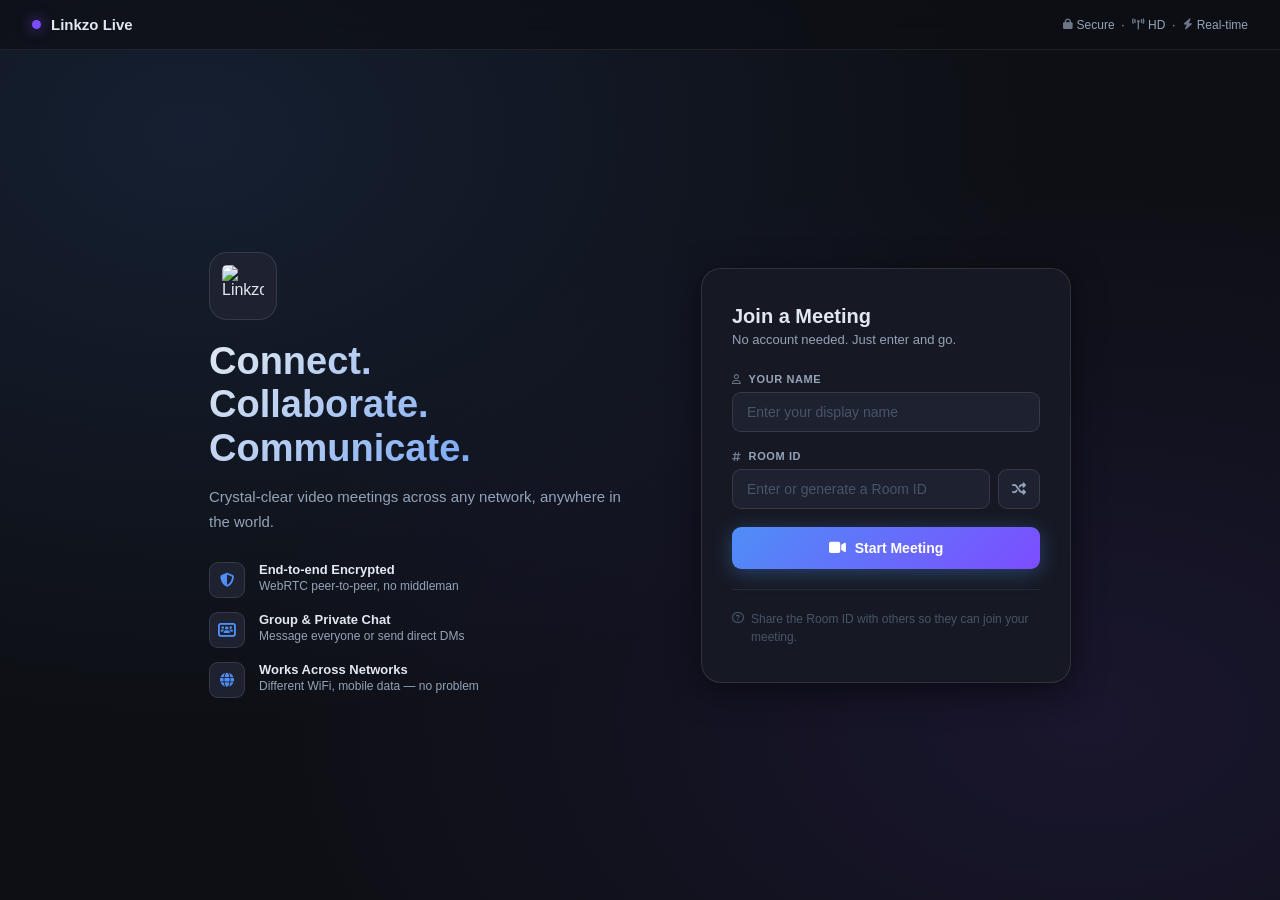
==== public/index.html @ 71570bcc "update v2" ====
<!DOCTYPE html>
<html lang="en">
<head>
  <meta charset="UTF-8">
  <meta name="viewport" content="width=device-width, initial-scale=1.0">
  <title>Linkzo Live</title>
  <link rel="stylesheet" href="style.css">
  <link rel="stylesheet" href="https://cdnjs.cloudflare.com/ajax/libs/font-awesome/6.5.0/css/all.min.css">
</head>
<body class="join-body">

  <nav class="join-nav">
    <div class="nav-brand">
      <span class="nav-dot"></span>
      <span class="nav-name">Linkzo Live</span>
    </div>
    <div class="nav-badge">
      <i class="fa-solid fa-lock"></i> Secure &nbsp;·&nbsp;
      <i class="fa-solid fa-tower-broadcast"></i> HD &nbsp;·&nbsp;
      <i class="fa-solid fa-bolt"></i> Real-time
    </div>
  </nav>

  <div class="join-layout">

    <!-- LEFT -->
    <div class="join-hero">
      <img src="linkzo-logo.png" class="hero-logo" alt="Linkzo">
      <h1 class="hero-title">Connect.<br>Collaborate.<br>Communicate.</h1>
      <p class="hero-sub">Crystal-clear video meetings across any network, anywhere in the world.</p>

      <div class="hero-features">
        <div class="hf-item">
          <span class="hf-icon"><i class="fa-solid fa-shield-halved"></i></span>
          <div>
            <div class="hf-title">End-to-end Encrypted</div>
            <div class="hf-desc">WebRTC peer-to-peer, no middleman</div>
          </div>
        </div>
        <div class="hf-item">
          <span class="hf-icon"><i class="fa-solid fa-users-rectangle"></i></span>
          <div>
            <div class="hf-title">Group &amp; Private Chat</div>
            <div class="hf-desc">Message everyone or send direct DMs</div>
          </div>
        </div>
        <div class="hf-item">
          <span class="hf-icon"><i class="fa-solid fa-globe"></i></span>
          <div>
            <div class="hf-title">Works Across Networks</div>
            <div class="hf-desc">Different WiFi, mobile data — no problem</div>
          </div>
        </div>
      </div>
    </div>

    <!-- RIGHT CARD -->
    <div class="join-card">
      <h2 class="card-heading">Join a Meeting</h2>
      <p class="card-sub">No account needed. Just enter and go.</p>

      <div class="field-group">
        <label class="field-label">
          <i class="fa-regular fa-user"></i> Your Name
        </label>
        <input class="field-input" type="text" id="username"
               placeholder="Enter your display name" autocomplete="name">
      </div>

      <div class="field-group">
        <label class="field-label">
          <i class="fa-solid fa-hashtag"></i> Room ID
        </label>
        <div class="room-row">
          <input class="field-input" type="text" id="roomId"
                 placeholder="Enter or generate a Room ID" autocomplete="off">
          <button class="gen-btn" onclick="generateRoom()" title="Generate random ID">
            <i class="fa-solid fa-shuffle"></i>
          </button>
        </div>
      </div>

      <button class="join-btn" onclick="joinRoom()">
        <i class="fa-solid fa-video"></i>
        Start Meeting
      </button>

      <div class="divider"></div>

      <p class="card-note">
        <i class="fa-regular fa-circle-question"></i>
        Share the Room ID with others so they can join your meeting.
      </p>
    </div>

  </div>

  <script>
    function joinRoom() {
      const name = document.getElementById("username").value.trim();
      const room = document.getElementById("roomId").value.trim();
      if (!name) { showError("username", "Please enter your name"); return; }
      if (!room) { showError("roomId",   "Please enter a Room ID");  return; }
      localStorage.setItem("username", name);
      window.location.href = "meeting.html?room=" + encodeURIComponent(room);
    }

    function generateRoom() {
      const chars = "ABCDEFGHJKLMNPQRSTUVWXYZ23456789";
      let id = "";
      for (let i = 0; i < 6; i++) id += chars[Math.floor(Math.random() * chars.length)];
      document.getElementById("roomId").value = id;
      document.getElementById("roomId").focus();
    }

    function showError(fieldId, msg) {
      const el = document.getElementById(fieldId);
      el.classList.add("input-error");
      el.placeholder = msg;
      el.focus();
      setTimeout(() => { el.classList.remove("input-error"); el.placeholder = fieldId === "username" ? "Enter your display name" : "Enter or generate a Room ID"; }, 2500);
    }

    document.addEventListener("DOMContentLoaded", () => {
      document.querySelectorAll(".field-input").forEach(el => {
        el.addEventListener("keydown", e => { if (e.key === "Enter") joinRoom(); });
        el.addEventListener("input",   e => { e.target.classList.remove("input-error"); });
      });
    });
  </script>
</body>
</html>
---- public/style.css ----
/* ═══════════════════════════════════════════════════
   Linkzo Live · style.css
   ═══════════════════════════════════════════════════ */

*, *::before, *::after { margin:0; padding:0; box-sizing:border-box; }

:root {
  --bg:          #0d0f14;
  --surface:     #161923;
  --surface2:    #1d2130;
  --surface3:    #252b3b;
  --border:      rgba(255,255,255,0.07);
  --border2:     rgba(255,255,255,0.11);
  --accent:      #4f8ef7;
  --accent-dim:  rgba(79,142,247,0.18);
  --purple:      #7c4dff;
  --green:       #22c55e;
  --green-dim:   rgba(34,197,94,0.2);
  --red:         #ef4444;
  --red-dim:     rgba(239,68,68,0.18);
  --amber:       #f59e0b;
  --text:        #e2e8f0;
  --text-2:      #94a3b8;
  --text-3:      #475569;
  --radius:      14px;
  --radius-sm:   9px;
  --radius-xs:   6px;
  --shadow:      0 8px 32px rgba(0,0,0,0.5);
  font-family: -apple-system, BlinkMacSystemFont, "Segoe UI", Roboto, "Inter", sans-serif;
  -webkit-font-smoothing: antialiased;
}

body { background:var(--bg); color:var(--text); min-height:100vh; }

/* ═══════════════════════════════════════════════════
   JOIN PAGE
   ═══════════════════════════════════════════════════ */

.join-body {
  display:flex; flex-direction:column; min-height:100vh;
  background:
    radial-gradient(ellipse at 15% 15%, rgba(79,142,247,0.13) 0%, transparent 55%),
    radial-gradient(ellipse at 85% 80%, rgba(124,77,255,0.11) 0%, transparent 55%),
    var(--bg);
}

/* Nav */
.join-nav {
  display:flex; justify-content:space-between; align-items:center;
  padding:16px 32px;
  background:rgba(13,15,20,0.7);
  backdrop-filter:blur(16px);
  border-bottom:1px solid var(--border);
  position:sticky; top:0; z-index:10;
}
.nav-brand { display:flex; align-items:center; gap:10px; font-weight:700; font-size:15px; }
.nav-dot {
  width:9px; height:9px; border-radius:50%; flex-shrink:0;
  background:var(--purple);
  box-shadow:0 0 14px rgba(124,77,255,0.8);
}
.nav-badge { font-size:12px; color:var(--text-2); display:flex; align-items:center; gap:4px; }
.nav-badge i { font-size:11px; opacity:0.7; }

/* Layout */
.join-layout {
  flex:1; display:flex; align-items:center; justify-content:center;
  gap:72px; padding:48px 32px; max-width:1000px; margin:0 auto; width:100%;
}

/* Hero */
.join-hero { flex:1; max-width:420px; }
.hero-logo {
  width:68px; height:68px; object-fit:contain;
  border-radius:18px; background:var(--surface2);
  padding:12px; margin-bottom:20px; display:block;
  border:1px solid var(--border2);
}
.hero-title {
  font-size:38px; font-weight:800; line-height:1.15;
  background:linear-gradient(135deg, var(--text) 0%, var(--accent) 100%);
  -webkit-background-clip:text; -webkit-text-fill-color:transparent; background-clip:text;
  margin-bottom:14px;
}
.hero-sub { font-size:15px; color:var(--text-2); line-height:1.65; margin-bottom:28px; }

.hero-features { display:flex; flex-direction:column; gap:14px; }
.hf-item { display:flex; align-items:flex-start; gap:14px; }
.hf-icon {
  width:36px; height:36px; border-radius:9px; flex-shrink:0;
  background:var(--surface2); border:1px solid var(--border2);
  display:flex; align-items:center; justify-content:center;
  font-size:14px; color:var(--accent);
}
.hf-title { font-size:13px; font-weight:600; margin-bottom:2px; }
.hf-desc  { font-size:12px; color:var(--text-2); }

/* Card */
.join-card {
  width:370px; background:var(--surface);
  border:1px solid var(--border2);
  border-radius:20px; padding:36px 30px;
  box-shadow:var(--shadow);
}
.card-heading { font-size:20px; font-weight:700; margin-bottom:4px; }
.card-sub     { font-size:13px; color:var(--text-2); margin-bottom:26px; }

.field-group { margin-bottom:18px; }
.field-label {
  display:flex; align-items:center; gap:7px;
  font-size:11px; font-weight:700; color:var(--text-2);
  text-transform:uppercase; letter-spacing:0.6px; margin-bottom:7px;
}
.field-label i { font-size:10px; opacity:0.7; }

.field-input {
  width:100%; padding:11px 14px; border-radius:var(--radius-sm);
  border:1px solid var(--border2); background:var(--surface2);
  color:var(--text); font-size:14px; outline:none;
  transition:border-color 0.2s, box-shadow 0.2s;
}
.field-input::placeholder { color:var(--text-3); }
.field-input:focus {
  border-color:var(--accent);
  box-shadow:0 0 0 3px rgba(79,142,247,0.2);
}
.field-input.input-error {
  border-color:var(--red);
  box-shadow:0 0 0 3px rgba(239,68,68,0.2);
}

.room-row { display:flex; gap:8px; }
.room-row .field-input { flex:1; }
.gen-btn {
  width:42px; border-radius:var(--radius-sm);
  border:1px solid var(--border2); background:var(--surface2);
  color:var(--text-2); cursor:pointer; font-size:14px;
  transition:color 0.2s, border-color 0.2s, background 0.2s;
  display:flex; align-items:center; justify-content:center;
}
.gen-btn:hover { color:var(--accent); border-color:var(--accent); background:var(--accent-dim); }

.join-btn {
  width:100%; padding:13px; border-radius:var(--radius-sm);
  border:none; cursor:pointer; font-size:14px; font-weight:700;
  color:#fff; background:linear-gradient(135deg, var(--accent), var(--purple));
  display:flex; align-items:center; justify-content:center; gap:9px;
  transition:opacity 0.2s, transform 0.15s; margin-top:6px;
  box-shadow:0 4px 20px rgba(79,142,247,0.35);
}
.join-btn:hover  { opacity:0.88; transform:translateY(-1px); }
.join-btn:active { transform:translateY(0); opacity:1; }
.join-btn i { font-size:15px; }

.divider { height:1px; background:var(--border); margin:20px 0; }

.card-note {
  font-size:12px; color:var(--text-3);
  display:flex; align-items:flex-start; gap:7px; line-height:1.5;
}
.card-note i { margin-top:2px; flex-shrink:0; }

@media(max-width:720px) {
  .join-layout { flex-direction:column; gap:32px; padding:24px 16px; }
  .join-hero { max-width:100%; text-align:center; }
  .hero-logo { margin:0 auto 16px; }
  .hero-features { display:none; }
  .join-card { width:100%; }
}

/* ═══════════════════════════════════════════════════
   MEETING PAGE SHELL
   ═══════════════════════════════════════════════════ */

.meeting-body {
  height:100vh; overflow:hidden;
  display:flex; flex-direction:column;
  background:var(--bg);
}

/* Top Bar */

/* ===== LINKZO HEADER ===== */

.top-bar {
    display: flex;
    justify-content: space-between;
    align-items: center;

    padding: 12px 18px;

    background: rgba(255,255,255,0.65);
    backdrop-filter: blur(16px);
    -webkit-backdrop-filter: blur(16px);

    border-bottom: 1px solid rgba(0,0,0,0.06);

    box-shadow: 0 2px 10px rgba(0,0,0,0.04);

    gap: 10px;
}

/* ===== HEADER BRAND FIX ===== */

.brand {
    display: flex;
    align-items: center;
    gap: 10px;
}

.header-logo {
    height: 28px;   /* control header height */
    width: auto;
    object-fit: contain;
    display: block;
}

/* app title */
.app-title {
    font-size: 20px;
    font-weight: 800;
    letter-spacing: 0.3px;

    background: linear-gradient(90deg, #1e88e5, #00c853);
background-clip: text;
-webkit-background-clip: text;
color: transparent;
-webkit-text-fill-color: transparent;
}
.status-dot.active { background:var(--green); box-shadow:0 0 8px rgba(34,197,94,0.6); }
.call-timer {
  font-size:13px; font-weight:600;
  font-variant-numeric:tabular-nums;
  color:var(--text);
  min-width:42px;
}

.tb-participants {
  display:flex; align-items:center; gap:6px;
  font-size:12px; color:var(--text-2);
  background:var(--surface2); border:1px solid var(--border);
  padding:5px 12px; border-radius:20px;
}
.tb-participants i { font-size:11px; }

.tb-btn {
  width:32px; height:32px; border-radius:var(--radius-xs);
  border:1px solid var(--border); background:var(--surface2);
  color:var(--text-2); cursor:pointer; font-size:13px;
  display:flex; align-items:center; justify-content:center;
  transition:color 0.2s, border-color 0.2s;
}
.tb-btn:hover { color:var(--text); border-color:var(--border2); }

/* ── Main layout ───────────────────────────────────── */
.meeting-layout {
  flex:1; display:flex; overflow:hidden; min-height:0;
}

/* ── Video column ──────────────────────────────────── */
.video-col {
  flex:1; display:flex; flex-direction:column;
  padding:14px; gap:10px; overflow:hidden; min-width:0;
}

/* Main video */
.main-video-wrap {
  flex:1; position:relative; min-height:0;
  background:#000; border-radius:var(--radius); overflow:hidden;
}
.main-video-wrap video {
  width:100%; height:100%; object-fit:cover; display:block;
}
.main-video-wrap video.mirror { transform:scaleX(-1); }

.main-video-overlay {
  position:absolute; inset:0; pointer-events:none;
  display:flex; flex-direction:column; justify-content:space-between;
  padding:12px;
}
.main-label {
  align-self:flex-start;
  font-size:13px; font-weight:600; color:#fff;
  background:rgba(0,0,0,0.5); backdrop-filter:blur(6px);
  padding:4px 12px; border-radius:20px;
  pointer-events:none;
}
.main-actions {
  align-self:flex-end; display:flex; gap:7px;
  opacity:0; transition:opacity 0.2s; pointer-events:all;
}
.main-video-wrap:hover .main-actions { opacity:1; }
.mv-btn {
  width:34px; height:34px; border-radius:8px;
  border:1px solid rgba(255,255,255,0.18);
  background:rgba(0,0,0,0.55); backdrop-filter:blur(6px);
  color:#fff; cursor:pointer; font-size:13px;
  display:flex; align-items:center; justify-content:center;
  transition:background 0.2s;
}
.mv-btn:hover { background:rgba(0,0,0,0.8); }

/* Thumbnail strip */
.thumb-strip {
  height:96px; flex-shrink:0;
  display:flex; gap:8px;
  overflow-x:auto; overflow-y:hidden;
  padding-bottom:2px;
}
.thumb-strip::-webkit-scrollbar { height:3px; }
.thumb-strip::-webkit-scrollbar-thumb { background:var(--surface3); border-radius:2px; }

.thumb-card {
  width:144px; min-width:144px; height:96px; flex-shrink:0;
  position:relative; border-radius:10px; overflow:hidden;
  background:#000; cursor:pointer;
  border:2px solid transparent;
  transition:border-color 0.2s, transform 0.15s;
}
.thumb-card:hover { transform:translateY(-2px); border-color:rgba(79,142,247,0.5); }
.thumb-card.spotlit { border-color:var(--accent); }
.thumb-card video { width:100%; height:100%; object-fit:cover; display:block; }
.thumb-card video.mirror { transform:scaleX(-1); }

.thumb-name {
  position:absolute; bottom:6px; left:8px;
  font-size:10px; font-weight:600; color:#fff;
  background:rgba(0,0,0,0.55); padding:2px 8px; border-radius:10px;
  max-width:calc(100% - 16px); overflow:hidden; text-overflow:ellipsis; white-space:nowrap;
  pointer-events:none;
}
.thumb-mute-icon {
  position:absolute; top:6px; right:6px;
  width:20px; height:20px; border-radius:50%;
  background:rgba(239,68,68,0.85); color:#fff;
  align-items:center; justify-content:center; font-size:9px;
  /* display set via JS */
}
.thumb-avatar {
  position:absolute; inset:0;
  background:var(--surface2);
  display:flex; align-items:center; justify-content:center;
  font-size:26px; font-weight:700; color:var(--accent);
}

/* ── Side panel ────────────────────────────────────── */
.side-panel {
  width:308px; flex-shrink:0;
  background:var(--surface);
  border-left:1px solid var(--border);
  display:flex; flex-direction:column;
  overflow:hidden;
  transition:width 0.25s ease;
}
.side-panel.panel-hidden { width:0; border:none; }

/* Tabs */
.panel-tabs {
  display:flex; border-bottom:1px solid var(--border); flex-shrink:0;
}
.tab-btn {
  flex:1; padding:12px 6px; border:none; background:transparent;
  color:var(--text-2); font-size:11px; font-weight:600;
  cursor:pointer; display:flex; flex-direction:column; align-items:center; gap:4px;
  transition:color 0.2s, background 0.2s;
  position:relative; border-bottom:2px solid transparent; margin-bottom:-1px;
}
.tab-btn i   { font-size:14px; }
.tab-btn span:nth-child(2) { font-size:10px; text-transform:uppercase; letter-spacing:0.5px; }
.tab-btn:hover { color:var(--text); background:var(--surface2); }
.tab-btn.active { color:var(--accent); border-bottom-color:var(--accent); }

.tab-badge {
  position:absolute; top:6px; right:8px;
  min-width:16px; height:16px; border-radius:8px;
  background:var(--red); color:#fff;
  font-size:9px; font-weight:700;
  display:flex; align-items:center; justify-content:center;
  padding:0 4px;
}

/* Tab content */
.tab-content { display:none; flex:1; flex-direction:column; overflow:hidden; min-height:0; }
.tab-content.active { display:flex; }

.pane-inner {
  flex:1; overflow-y:auto; padding:12px;
}
.pane-inner::-webkit-scrollbar { width:3px; }
.pane-inner::-webkit-scrollbar-thumb { background:var(--surface3); }

.pane-title {
  font-size:11px; font-weight:700; color:var(--text-2);
  text-transform:uppercase; letter-spacing:0.6px;
  padding:4px 0 10px;
  display:flex; justify-content:space-between; align-items:center;
}
.pane-count {
  background:var(--surface3); padding:2px 8px; border-radius:10px;
  font-size:11px; color:var(--text-2);
}

/* Participants list */
.participants-list { display:flex; flex-direction:column; gap:2px; }
.p-row {
  display:flex; align-items:center; gap:10px;
  padding:8px; border-radius:var(--radius-xs);
  transition:background 0.15s;
}
.p-row:hover { background:var(--surface2); }
.p-av {
  width:32px; height:32px; border-radius:50%; flex-shrink:0;
  display:flex; align-items:center; justify-content:center;
  font-size:11px; font-weight:700; color:#fff;
}
.p-info { flex:1; min-width:0; }
.p-name {
  font-size:13px; font-weight:500;
  overflow:hidden; text-overflow:ellipsis; white-space:nowrap;
}
.p-you-tag {
  font-size:10px; color:var(--text-3);
  background:var(--surface3); padding:1px 6px;
  border-radius:4px; display:inline-block; margin-top:2px;
}
.p-status { display:flex; align-items:center; gap:4px; flex-shrink:0; }
.p-icon {
  width:24px; height:24px; border-radius:5px;
  display:flex; align-items:center; justify-content:center;
  font-size:11px; color:var(--text-2);
  background:var(--surface3);
}
.p-icon.off { color:var(--red); background:var(--red-dim); }
.p-dm-btn {
  width:24px; height:24px; border-radius:5px; border:none;
  background:var(--surface3); color:var(--text-2); cursor:pointer;
  display:flex; align-items:center; justify-content:center; font-size:10px;
  transition:color 0.2s, background 0.2s;
}
.p-dm-btn:hover { color:var(--accent); background:var(--accent-dim); }

/* ── Chat shared ───────────────────────────────────── */
.messages-wrap {
  flex:1; display:flex; flex-direction:column; overflow:hidden; min-height:0;
}
.messages-area {
  flex:1; overflow-y:auto; padding:12px; display:flex; flex-direction:column; gap:6px;
}
.messages-area::-webkit-scrollbar { width:3px; }
.messages-area::-webkit-scrollbar-thumb { background:var(--surface3); border-radius:2px; }

.chat-date-banner {
  padding:8px 12px 4px; font-size:11px; color:var(--text-3);
  text-align:center; flex-shrink:0;
}

.time-separator {
  text-align:center; font-size:10px; color:var(--text-3);
  padding:8px 0; position:relative;
}
.time-separator::before {
  content:""; position:absolute; left:0; right:0; top:50%;
  height:1px; background:var(--border);
}
.time-separator { background:transparent; display:flex; align-items:center; gap:8px; }
.time-separator::before { flex:1; position:static; height:1px; }
.time-separator::after  { content:""; flex:1; height:1px; background:var(--border); }

/* Messages */
.msg-wrap {
  display:flex; gap:8px; max-width:100%;
}
.msg-wrap.msg-me   { flex-direction:row-reverse; }
.msg-wrap.msg-them { flex-direction:row; }

.msg-av {
  width:28px; height:28px; border-radius:50%; flex-shrink:0;
  display:flex; align-items:center; justify-content:center;
  font-size:10px; font-weight:700; color:#fff;
  margin-top:2px;
}

.msg-body { display:flex; flex-direction:column; gap:3px; max-width:calc(100% - 40px); }
.msg-me   .msg-body { align-items:flex-end; }
.msg-them .msg-body { align-items:flex-start; }

.msg-sender { font-size:10px; font-weight:600; color:var(--text-3); padding:0 4px; }

.msg-bubble {
  font-size:13px; line-height:1.5;
  padding:8px 12px; border-radius:14px;
  word-break:break-word; max-width:220px;
}
.msg-me   .msg-bubble {
  background:var(--accent); color:#fff; border-bottom-right-radius:4px;
}
.msg-them .msg-bubble {
  background:var(--surface3); color:var(--text); border-bottom-left-radius:4px;
}
.dm-bubble {}
.msg-me .dm-bubble { background:var(--purple); }

.msg-time { font-size:10px; color:var(--text-3); padding:0 4px; }

/* Chat composer */
.chat-composer {
  display:flex; gap:8px; padding:10px 12px;
  border-top:1px solid var(--border); flex-shrink:0;
}
.chat-input {
  flex:1; padding:9px 12px; border-radius:var(--radius-sm);
  border:1px solid var(--border2); background:var(--surface2);
  color:var(--text); font-size:13px; outline:none;
  transition:border-color 0.2s;
}
.chat-input::placeholder { color:var(--text-3); }
.chat-input:focus { border-color:var(--accent); }

.send-btn {
  width:36px; height:36px; border-radius:var(--radius-sm); border:none;
  background:var(--accent); color:#fff; cursor:pointer; font-size:13px;
  display:flex; align-items:center; justify-content:center;
  transition:opacity 0.2s, transform 0.15s; flex-shrink:0;
}
.send-btn:hover { opacity:0.85; transform:scale(1.05); }

/* DM list */
.dm-pane { display:flex; flex-direction:column; overflow-y:auto; }
.dm-user-list { display:flex; flex-direction:column; gap:2px; }
.dm-item {
  display:flex; align-items:center; gap:10px;
  padding:10px; border-radius:var(--radius-xs); cursor:pointer;
  transition:background 0.15s;
}
.dm-item:hover { background:var(--surface2); }
.dm-av {
  width:36px; height:36px; border-radius:50%; flex-shrink:0;
  display:flex; align-items:center; justify-content:center;
  font-size:13px; font-weight:700; color:#fff;
}
.dm-info { flex:1; min-width:0; }
.dm-name { font-size:13px; font-weight:500; }
.dm-hint { font-size:11px; color:var(--text-3); margin-top:1px; }
.dm-arrow { font-size:11px; color:var(--text-3); }
.dm-empty {
  text-align:center; padding:40px 20px; color:var(--text-3);
  display:flex; flex-direction:column; align-items:center; gap:10px;
}
.dm-empty i { font-size:28px; opacity:0.5; }
.dm-empty p { font-size:13px; }

/* DM conversation */
.dm-conversation {
  flex:1; display:flex; flex-direction:column; overflow:hidden; min-height:0;
}
.dm-conversation.hidden { display:none; }
.dm-conv-header {
  display:flex; align-items:center; gap:10px;
  padding:10px 12px; border-bottom:1px solid var(--border); flex-shrink:0;
}
.dm-back-btn {
  width:28px; height:28px; border-radius:6px; border:none;
  background:var(--surface2); color:var(--text-2); cursor:pointer; font-size:12px;
  display:flex; align-items:center; justify-content:center;
  transition:color 0.2s;
}
.dm-back-btn:hover { color:var(--text); }
.dm-conv-avatar {
  width:32px; height:32px; border-radius:50%;
  display:flex; align-items:center; justify-content:center;
  font-size:12px; font-weight:700; color:#fff;
}
.dm-conv-name { font-size:13px; font-weight:600; }

.dm-no-msgs {
  text-align:center; padding:32px 16px; color:var(--text-3);
  display:flex; flex-direction:column; align-items:center; gap:10px;
}
.dm-no-msgs i  { font-size:24px; opacity:0.4; }
.dm-no-msgs p  { font-size:12px; line-height:1.5; }

.hidden { display:none !important; }

/* ── Controls bar ──────────────────────────────────── */
.controls-bar {
  background:var(--surface); border-top:1px solid var(--border);
  padding:10px 20px; flex-shrink:0;
  display:flex; justify-content:center;
}
.controls-group {
  display:flex; align-items:center; gap:8px;
}
.ctrl-item {
  display:flex; flex-direction:column; align-items:center; gap:4px;
}
.ctrl-btn {
  width:48px; height:48px; border-radius:14px;
  border:1px solid var(--border2); background:var(--surface2);
  color:var(--text); cursor:pointer; font-size:17px;
  display:flex; align-items:center; justify-content:center;
  transition:background 0.15s, color 0.15s, border-color 0.15s, transform 0.1s;
  position:relative;
}
.ctrl-btn:hover { background:var(--surface3); transform:translateY(-2px); }
.ctrl-btn:active { transform:scale(0.95); }
.ctrl-btn.ctrl-off {
  background:var(--red-dim); border-color:rgba(239,68,68,0.4); color:var(--red);
}
.ctrl-label { font-size:10px; color:var(--text-3); font-weight:500; }

.call-duration {
    margin-left: 12px;

    display: flex;
    align-items: center;
    gap: 6px;

    font-size: 12px;
    font-weight: 600;

    color: #1f2937;
    background: #f1f5f9;

    padding: 6px 12px;
    border-radius: 20px;

    border: 1px solid #e5e7eb;
}

.call-duration::before {
    content: "";
    width: 6px;
    height: 6px;
    border-radius: 50%;
    background: #22c55e;
    box-shadow: 0 0 6px rgba(34,197,94,0.8);
}

.send-btn {
    width: 42px;
    height: 42px;
    border: none;
    border-radius: 10px;

    display: flex;
    align-items: center;
    justify-content: center;

    background: linear-gradient(90deg, #1e88e5, #00c853);
    color: white;
    cursor: pointer;

    transition: all 0.18s ease;
}

.send-btn:hover {
    transform: translateY(-1px);
    box-shadow: 0 6px 14px rgba(0,0,0,0.15);
}

.send-btn i {
    font-size: 14px;
}
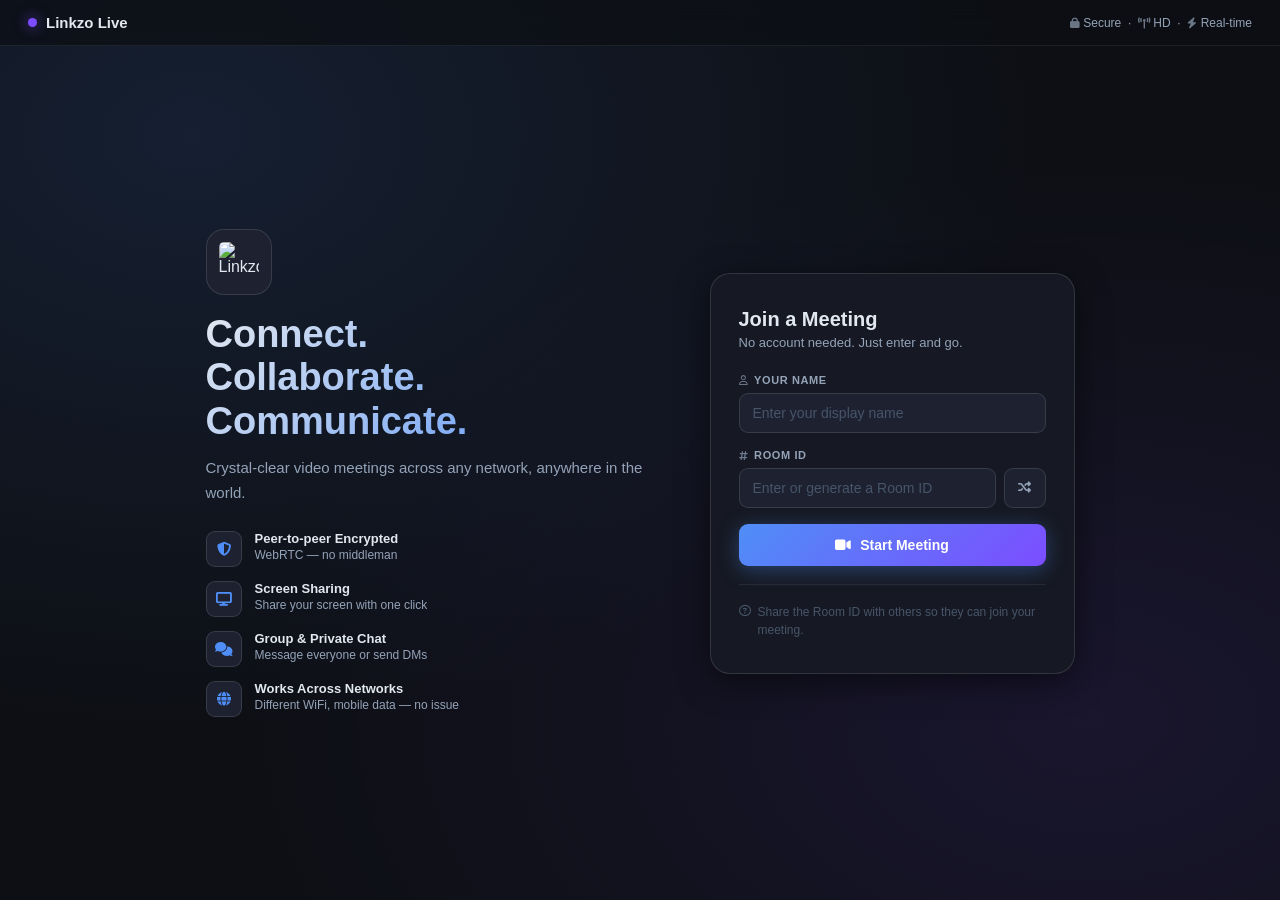
==== commit 1e5f78de: "initial deploy" ====
--- a/public/index.html
+++ b/public/index.html
@@ -8,123 +8,66 @@
   <link rel="stylesheet" href="https://cdnjs.cloudflare.com/ajax/libs/font-awesome/6.5.0/css/all.min.css">
 </head>
 <body class="join-body">
-
   <nav class="join-nav">
-    <div class="nav-brand">
-      <span class="nav-dot"></span>
-      <span class="nav-name">Linkzo Live</span>
-    </div>
-    <div class="nav-badge">
-      <i class="fa-solid fa-lock"></i> Secure &nbsp;·&nbsp;
-      <i class="fa-solid fa-tower-broadcast"></i> HD &nbsp;·&nbsp;
-      <i class="fa-solid fa-bolt"></i> Real-time
-    </div>
+    <div class="nav-brand"><span class="nav-dot"></span><span class="nav-name">Linkzo Live</span></div>
+    <div class="nav-badge"><i class="fa-solid fa-lock"></i> Secure &nbsp;·&nbsp; <i class="fa-solid fa-tower-broadcast"></i> HD &nbsp;·&nbsp; <i class="fa-solid fa-bolt"></i> Real-time</div>
   </nav>
-
   <div class="join-layout">
-
-    <!-- LEFT -->
     <div class="join-hero">
       <img src="linkzo-logo.png" class="hero-logo" alt="Linkzo">
       <h1 class="hero-title">Connect.<br>Collaborate.<br>Communicate.</h1>
       <p class="hero-sub">Crystal-clear video meetings across any network, anywhere in the world.</p>
-
       <div class="hero-features">
-        <div class="hf-item">
-          <span class="hf-icon"><i class="fa-solid fa-shield-halved"></i></span>
-          <div>
-            <div class="hf-title">End-to-end Encrypted</div>
-            <div class="hf-desc">WebRTC peer-to-peer, no middleman</div>
-          </div>
-        </div>
-        <div class="hf-item">
-          <span class="hf-icon"><i class="fa-solid fa-users-rectangle"></i></span>
-          <div>
-            <div class="hf-title">Group &amp; Private Chat</div>
-            <div class="hf-desc">Message everyone or send direct DMs</div>
-          </div>
-        </div>
-        <div class="hf-item">
-          <span class="hf-icon"><i class="fa-solid fa-globe"></i></span>
-          <div>
-            <div class="hf-title">Works Across Networks</div>
-            <div class="hf-desc">Different WiFi, mobile data — no problem</div>
-          </div>
-        </div>
+        <div class="hf-item"><span class="hf-icon"><i class="fa-solid fa-shield-halved"></i></span><div><div class="hf-title">Peer-to-peer Encrypted</div><div class="hf-desc">WebRTC — no middleman</div></div></div>
+        <div class="hf-item"><span class="hf-icon"><i class="fa-solid fa-display"></i></span><div><div class="hf-title">Screen Sharing</div><div class="hf-desc">Share your screen with one click</div></div></div>
+        <div class="hf-item"><span class="hf-icon"><i class="fa-solid fa-comments"></i></span><div><div class="hf-title">Group &amp; Private Chat</div><div class="hf-desc">Message everyone or send DMs</div></div></div>
+        <div class="hf-item"><span class="hf-icon"><i class="fa-solid fa-globe"></i></span><div><div class="hf-title">Works Across Networks</div><div class="hf-desc">Different WiFi, mobile data — no issue</div></div></div>
       </div>
     </div>
-
-    <!-- RIGHT CARD -->
     <div class="join-card">
       <h2 class="card-heading">Join a Meeting</h2>
       <p class="card-sub">No account needed. Just enter and go.</p>
-
       <div class="field-group">
-        <label class="field-label">
-          <i class="fa-regular fa-user"></i> Your Name
-        </label>
-        <input class="field-input" type="text" id="username"
-               placeholder="Enter your display name" autocomplete="name">
+        <label class="field-label"><i class="fa-regular fa-user"></i> Your Name</label>
+        <input class="field-input" type="text" id="username" placeholder="Enter your display name" autocomplete="name">
       </div>
-
       <div class="field-group">
-        <label class="field-label">
-          <i class="fa-solid fa-hashtag"></i> Room ID
-        </label>
+        <label class="field-label"><i class="fa-solid fa-hashtag"></i> Room ID</label>
         <div class="room-row">
-          <input class="field-input" type="text" id="roomId"
-                 placeholder="Enter or generate a Room ID" autocomplete="off">
-          <button class="gen-btn" onclick="generateRoom()" title="Generate random ID">
-            <i class="fa-solid fa-shuffle"></i>
-          </button>
+          <input class="field-input" type="text" id="roomId" placeholder="Enter or generate a Room ID" autocomplete="off">
+          <button class="gen-btn" onclick="generateRoom()" title="Generate random ID"><i class="fa-solid fa-shuffle"></i></button>
         </div>
       </div>
-
-      <button class="join-btn" onclick="joinRoom()">
-        <i class="fa-solid fa-video"></i>
-        Start Meeting
-      </button>
-
+      <button class="join-btn" onclick="joinRoom()"><i class="fa-solid fa-video"></i> Start Meeting</button>
       <div class="divider"></div>
-
-      <p class="card-note">
-        <i class="fa-regular fa-circle-question"></i>
-        Share the Room ID with others so they can join your meeting.
-      </p>
+      <p class="card-note"><i class="fa-regular fa-circle-question"></i> Share the Room ID with others so they can join your meeting.</p>
     </div>
-
   </div>
-
   <script>
     function joinRoom() {
       const name = document.getElementById("username").value.trim();
       const room = document.getElementById("roomId").value.trim();
-      if (!name) { showError("username", "Please enter your name"); return; }
-      if (!room) { showError("roomId",   "Please enter a Room ID");  return; }
+      if (!name) { flashError("username"); return; }
+      if (!room) { flashError("roomId");   return; }
       localStorage.setItem("username", name);
       window.location.href = "meeting.html?room=" + encodeURIComponent(room);
     }
-
     function generateRoom() {
       const chars = "ABCDEFGHJKLMNPQRSTUVWXYZ23456789";
       let id = "";
       for (let i = 0; i < 6; i++) id += chars[Math.floor(Math.random() * chars.length)];
       document.getElementById("roomId").value = id;
-      document.getElementById("roomId").focus();
     }
-
-    function showError(fieldId, msg) {
-      const el = document.getElementById(fieldId);
+    function flashError(id) {
+      const el = document.getElementById(id);
       el.classList.add("input-error");
-      el.placeholder = msg;
       el.focus();
-      setTimeout(() => { el.classList.remove("input-error"); el.placeholder = fieldId === "username" ? "Enter your display name" : "Enter or generate a Room ID"; }, 2500);
+      setTimeout(() => el.classList.remove("input-error"), 2200);
     }
-
     document.addEventListener("DOMContentLoaded", () => {
       document.querySelectorAll(".field-input").forEach(el => {
         el.addEventListener("keydown", e => { if (e.key === "Enter") joinRoom(); });
-        el.addEventListener("input",   e => { e.target.classList.remove("input-error"); });
+        el.addEventListener("input",   e => e.target.classList.remove("input-error"));
       });
     });
   </script>
--- a/public/style.css
+++ b/public/style.css
@@ -1,663 +1,523 @@
 /* ═══════════════════════════════════════════════════
-   Linkzo Live · style.css
+   Linkzo Live · style.css  v4
    ═══════════════════════════════════════════════════ */
-
-*, *::before, *::after { margin:0; padding:0; box-sizing:border-box; }
-
-:root {
-  --bg:          #0d0f14;
-  --surface:     #161923;
-  --surface2:    #1d2130;
-  --surface3:    #252b3b;
-  --border:      rgba(255,255,255,0.07);
-  --border2:     rgba(255,255,255,0.11);
-  --accent:      #4f8ef7;
-  --accent-dim:  rgba(79,142,247,0.18);
-  --purple:      #7c4dff;
-  --green:       #22c55e;
-  --green-dim:   rgba(34,197,94,0.2);
-  --red:         #ef4444;
-  --red-dim:     rgba(239,68,68,0.18);
-  --amber:       #f59e0b;
-  --text:        #e2e8f0;
-  --text-2:      #94a3b8;
-  --text-3:      #475569;
-  --radius:      14px;
-  --radius-sm:   9px;
-  --radius-xs:   6px;
-  --shadow:      0 8px 32px rgba(0,0,0,0.5);
-  font-family: -apple-system, BlinkMacSystemFont, "Segoe UI", Roboto, "Inter", sans-serif;
-  -webkit-font-smoothing: antialiased;
-}
-
-body { background:var(--bg); color:var(--text); min-height:100vh; }
-
-/* ═══════════════════════════════════════════════════
+*,*::before,*::after{margin:0;padding:0;box-sizing:border-box}
+:root{
+  --bg:#0d0f14;--surf:#161923;--surf2:#1d2130;--surf3:#252b3b;
+  --border:rgba(255,255,255,0.07);--border2:rgba(255,255,255,0.12);
+  --accent:#4f8ef7;--accent-dim:rgba(79,142,247,0.15);
+  --purple:#7c4dff;--green:#22c55e;--red:#ef4444;--red-dim:rgba(239,68,68,0.15);
+  --amber:#f59e0b;--text:#e2e8f0;--text2:#94a3b8;--text3:#475569;
+  --r:14px;--rsm:9px;--rxs:6px;--shadow:0 8px 32px rgba(0,0,0,0.5);
+  font-family:-apple-system,BlinkMacSystemFont,"Segoe UI",Roboto,"Inter",sans-serif;
+  -webkit-font-smoothing:antialiased;
+}
+body{background:var(--bg);color:var(--text);min-height:100vh}
+
+/* ═══════════════════
    JOIN PAGE
-   ═══════════════════════════════════════════════════ */
-
-.join-body {
-  display:flex; flex-direction:column; min-height:100vh;
-  background:
-    radial-gradient(ellipse at 15% 15%, rgba(79,142,247,0.13) 0%, transparent 55%),
-    radial-gradient(ellipse at 85% 80%, rgba(124,77,255,0.11) 0%, transparent 55%),
-    var(--bg);
-}
-
-/* Nav */
-.join-nav {
-  display:flex; justify-content:space-between; align-items:center;
-  padding:16px 32px;
-  background:rgba(13,15,20,0.7);
-  backdrop-filter:blur(16px);
-  border-bottom:1px solid var(--border);
-  position:sticky; top:0; z-index:10;
-}
-.nav-brand { display:flex; align-items:center; gap:10px; font-weight:700; font-size:15px; }
-.nav-dot {
-  width:9px; height:9px; border-radius:50%; flex-shrink:0;
-  background:var(--purple);
-  box-shadow:0 0 14px rgba(124,77,255,0.8);
-}
-.nav-badge { font-size:12px; color:var(--text-2); display:flex; align-items:center; gap:4px; }
-.nav-badge i { font-size:11px; opacity:0.7; }
-
-/* Layout */
-.join-layout {
-  flex:1; display:flex; align-items:center; justify-content:center;
-  gap:72px; padding:48px 32px; max-width:1000px; margin:0 auto; width:100%;
-}
-
-/* Hero */
-.join-hero { flex:1; max-width:420px; }
-.hero-logo {
-  width:68px; height:68px; object-fit:contain;
-  border-radius:18px; background:var(--surface2);
-  padding:12px; margin-bottom:20px; display:block;
-  border:1px solid var(--border2);
-}
-.hero-title {
-  font-size:38px; font-weight:800; line-height:1.15;
-  background:linear-gradient(135deg, var(--text) 0%, var(--accent) 100%);
-  -webkit-background-clip:text; -webkit-text-fill-color:transparent; background-clip:text;
-  margin-bottom:14px;
-}
-.hero-sub { font-size:15px; color:var(--text-2); line-height:1.65; margin-bottom:28px; }
-
-.hero-features { display:flex; flex-direction:column; gap:14px; }
-.hf-item { display:flex; align-items:flex-start; gap:14px; }
-.hf-icon {
-  width:36px; height:36px; border-radius:9px; flex-shrink:0;
-  background:var(--surface2); border:1px solid var(--border2);
-  display:flex; align-items:center; justify-content:center;
-  font-size:14px; color:var(--accent);
-}
-.hf-title { font-size:13px; font-weight:600; margin-bottom:2px; }
-.hf-desc  { font-size:12px; color:var(--text-2); }
-
-/* Card */
-.join-card {
-  width:370px; background:var(--surface);
-  border:1px solid var(--border2);
-  border-radius:20px; padding:36px 30px;
-  box-shadow:var(--shadow);
-}
-.card-heading { font-size:20px; font-weight:700; margin-bottom:4px; }
-.card-sub     { font-size:13px; color:var(--text-2); margin-bottom:26px; }
-
-.field-group { margin-bottom:18px; }
-.field-label {
-  display:flex; align-items:center; gap:7px;
-  font-size:11px; font-weight:700; color:var(--text-2);
-  text-transform:uppercase; letter-spacing:0.6px; margin-bottom:7px;
-}
-.field-label i { font-size:10px; opacity:0.7; }
-
-.field-input {
-  width:100%; padding:11px 14px; border-radius:var(--radius-sm);
-  border:1px solid var(--border2); background:var(--surface2);
-  color:var(--text); font-size:14px; outline:none;
-  transition:border-color 0.2s, box-shadow 0.2s;
-}
-.field-input::placeholder { color:var(--text-3); }
-.field-input:focus {
-  border-color:var(--accent);
-  box-shadow:0 0 0 3px rgba(79,142,247,0.2);
-}
-.field-input.input-error {
-  border-color:var(--red);
-  box-shadow:0 0 0 3px rgba(239,68,68,0.2);
-}
-
-.room-row { display:flex; gap:8px; }
-.room-row .field-input { flex:1; }
-.gen-btn {
-  width:42px; border-radius:var(--radius-sm);
-  border:1px solid var(--border2); background:var(--surface2);
-  color:var(--text-2); cursor:pointer; font-size:14px;
-  transition:color 0.2s, border-color 0.2s, background 0.2s;
-  display:flex; align-items:center; justify-content:center;
-}
-.gen-btn:hover { color:var(--accent); border-color:var(--accent); background:var(--accent-dim); }
-
-.join-btn {
-  width:100%; padding:13px; border-radius:var(--radius-sm);
-  border:none; cursor:pointer; font-size:14px; font-weight:700;
-  color:#fff; background:linear-gradient(135deg, var(--accent), var(--purple));
-  display:flex; align-items:center; justify-content:center; gap:9px;
-  transition:opacity 0.2s, transform 0.15s; margin-top:6px;
-  box-shadow:0 4px 20px rgba(79,142,247,0.35);
-}
-.join-btn:hover  { opacity:0.88; transform:translateY(-1px); }
-.join-btn:active { transform:translateY(0); opacity:1; }
-.join-btn i { font-size:15px; }
-
-.divider { height:1px; background:var(--border); margin:20px 0; }
-
-.card-note {
-  font-size:12px; color:var(--text-3);
-  display:flex; align-items:flex-start; gap:7px; line-height:1.5;
-}
-.card-note i { margin-top:2px; flex-shrink:0; }
-
-@media(max-width:720px) {
-  .join-layout { flex-direction:column; gap:32px; padding:24px 16px; }
-  .join-hero { max-width:100%; text-align:center; }
-  .hero-logo { margin:0 auto 16px; }
-  .hero-features { display:none; }
-  .join-card { width:100%; }
-}
-
-/* ═══════════════════════════════════════════════════
-   MEETING PAGE SHELL
-   ═══════════════════════════════════════════════════ */
-
-.meeting-body {
-  height:100vh; overflow:hidden;
-  display:flex; flex-direction:column;
-  background:var(--bg);
-}
-
-/* Top Bar */
-
-/* ===== LINKZO HEADER ===== */
-
-.top-bar {
-    display: flex;
-    justify-content: space-between;
-    align-items: center;
-
-    padding: 12px 18px;
-
-    background: rgba(255,255,255,0.65);
-    backdrop-filter: blur(16px);
-    -webkit-backdrop-filter: blur(16px);
-
-    border-bottom: 1px solid rgba(0,0,0,0.06);
-
-    box-shadow: 0 2px 10px rgba(0,0,0,0.04);
-
-    gap: 10px;
-}
-
-/* ===== HEADER BRAND FIX ===== */
-
-.brand {
-    display: flex;
-    align-items: center;
-    gap: 10px;
-}
-
-.header-logo {
-    height: 28px;   /* control header height */
-    width: auto;
-    object-fit: contain;
-    display: block;
-}
-
-/* app title */
-.app-title {
-    font-size: 20px;
-    font-weight: 800;
-    letter-spacing: 0.3px;
-
-    background: linear-gradient(90deg, #1e88e5, #00c853);
-background-clip: text;
--webkit-background-clip: text;
-color: transparent;
--webkit-text-fill-color: transparent;
-}
-.status-dot.active { background:var(--green); box-shadow:0 0 8px rgba(34,197,94,0.6); }
-.call-timer {
-  font-size:13px; font-weight:600;
-  font-variant-numeric:tabular-nums;
-  color:var(--text);
-  min-width:42px;
-}
-
-.tb-participants {
-  display:flex; align-items:center; gap:6px;
-  font-size:12px; color:var(--text-2);
-  background:var(--surface2); border:1px solid var(--border);
-  padding:5px 12px; border-radius:20px;
-}
-.tb-participants i { font-size:11px; }
-
-.tb-btn {
-  width:32px; height:32px; border-radius:var(--radius-xs);
-  border:1px solid var(--border); background:var(--surface2);
-  color:var(--text-2); cursor:pointer; font-size:13px;
-  display:flex; align-items:center; justify-content:center;
-  transition:color 0.2s, border-color 0.2s;
-}
-.tb-btn:hover { color:var(--text); border-color:var(--border2); }
-
-/* ── Main layout ───────────────────────────────────── */
-.meeting-layout {
-  flex:1; display:flex; overflow:hidden; min-height:0;
-}
-
-/* ── Video column ──────────────────────────────────── */
-.video-col {
-  flex:1; display:flex; flex-direction:column;
-  padding:14px; gap:10px; overflow:hidden; min-width:0;
+   ═══════════════════ */
+.join-body{
+  display:flex;flex-direction:column;min-height:100vh;
+  background:radial-gradient(ellipse at 15% 15%,rgba(79,142,247,.13),transparent 55%),
+             radial-gradient(ellipse at 85% 80%,rgba(124,77,255,.11),transparent 55%),var(--bg);
+}
+.join-nav{
+  display:flex;justify-content:space-between;align-items:center;
+  padding:14px 28px;background:rgba(13,15,20,.75);
+  backdrop-filter:blur(16px);border-bottom:1px solid var(--border);
+  position:sticky;top:0;z-index:10;
+}
+.nav-brand{display:flex;align-items:center;gap:9px;font-weight:700;font-size:15px}
+.nav-dot{width:9px;height:9px;border-radius:50%;background:var(--purple);box-shadow:0 0 14px rgba(124,77,255,.8)}
+.nav-badge{font-size:12px;color:var(--text2)}
+.nav-badge i{font-size:11px;opacity:.7}
+
+.join-layout{
+  flex:1;display:flex;align-items:center;justify-content:center;
+  gap:64px;padding:48px 28px;max-width:980px;margin:0 auto;width:100%;
+}
+.join-hero{flex:1;max-width:440px}
+.hero-logo{
+  width:66px;height:66px;object-fit:contain;
+  border-radius:18px;background:var(--surf2);padding:12px;
+  margin-bottom:18px;display:block;border:1px solid var(--border2);
+}
+.hero-title{
+  font-size:38px;font-weight:800;line-height:1.15;margin-bottom:12px;
+  background:linear-gradient(135deg,var(--text) 0%,var(--accent) 100%);
+  -webkit-background-clip:text;-webkit-text-fill-color:transparent;background-clip:text;
+}
+.hero-sub{font-size:15px;color:var(--text2);line-height:1.65;margin-bottom:26px}
+.hero-features{display:flex;flex-direction:column;gap:14px}
+.hf-item{display:flex;align-items:flex-start;gap:13px}
+.hf-icon{
+  width:36px;height:36px;border-radius:9px;flex-shrink:0;
+  background:var(--surf2);border:1px solid var(--border2);
+  display:flex;align-items:center;justify-content:center;font-size:14px;color:var(--accent);
+}
+.hf-title{font-size:13px;font-weight:600;margin-bottom:2px}
+.hf-desc{font-size:12px;color:var(--text2)}
+
+.join-card{
+  width:365px;background:var(--surf);border:1px solid var(--border2);
+  border-radius:20px;padding:34px 28px;box-shadow:var(--shadow);
+}
+.card-heading{font-size:20px;font-weight:700;margin-bottom:4px}
+.card-sub{font-size:13px;color:var(--text2);margin-bottom:24px}
+.field-group{margin-bottom:16px}
+.field-label{
+  display:flex;align-items:center;gap:6px;
+  font-size:11px;font-weight:700;color:var(--text2);
+  text-transform:uppercase;letter-spacing:.6px;margin-bottom:7px;
+}
+.field-label i{font-size:10px;opacity:.7}
+.field-input{
+  width:100%;padding:11px 13px;border-radius:var(--rsm);
+  border:1px solid var(--border2);background:var(--surf2);
+  color:var(--text);font-size:14px;outline:none;
+  transition:border-color .2s,box-shadow .2s;
+}
+.field-input::placeholder{color:var(--text3)}
+.field-input:focus{border-color:var(--accent);box-shadow:0 0 0 3px rgba(79,142,247,.2)}
+.field-input.input-error{border-color:var(--red);box-shadow:0 0 0 3px rgba(239,68,68,.2)}
+.room-row{display:flex;gap:8px}
+.room-row .field-input{flex:1}
+.gen-btn{
+  width:42px;border-radius:var(--rsm);border:1px solid var(--border2);
+  background:var(--surf2);color:var(--text2);cursor:pointer;font-size:13px;
+  display:flex;align-items:center;justify-content:center;
+  transition:color .2s,border-color .2s,background .2s;
+}
+.gen-btn:hover{color:var(--accent);border-color:var(--accent);background:var(--accent-dim)}
+.join-btn{
+  width:100%;padding:13px;border-radius:var(--rsm);border:none;cursor:pointer;
+  font-size:14px;font-weight:700;color:#fff;
+  background:linear-gradient(135deg,var(--accent),var(--purple));
+  display:flex;align-items:center;justify-content:center;gap:9px;
+  transition:opacity .2s,transform .15s;margin-top:6px;
+  box-shadow:0 4px 20px rgba(79,142,247,.35);
+}
+.join-btn:hover{opacity:.88;transform:translateY(-1px)}
+.join-btn:active{transform:translateY(0)}
+.divider{height:1px;background:var(--border);margin:18px 0}
+.card-note{font-size:12px;color:var(--text3);display:flex;align-items:flex-start;gap:7px;line-height:1.5}
+.card-note i{margin-top:2px;flex-shrink:0}
+
+@media(max-width:700px){
+  .join-layout{flex-direction:column;gap:28px;padding:24px 16px}
+  .join-hero{max-width:100%;text-align:center}
+  .hero-logo{margin:0 auto 14px}
+  .hero-features{display:none}
+  .join-card{width:100%}
+}
+
+/* ═══════════════════
+   MEETING SHELL
+   ═══════════════════ */
+.meeting-body{height:100vh;overflow:hidden;display:flex;flex-direction:column;background:var(--bg)}
+
+/* Top bar */
+.topbar{
+  display:flex;align-items:center;justify-content:space-between;
+  padding:0 18px;height:52px;flex-shrink:0;
+  background:var(--surf);border-bottom:1px solid var(--border);
+  gap:10px;z-index:20;
+}
+.topbar-left,.topbar-right{display:flex;align-items:center;gap:10px;flex:1}
+.topbar-right{justify-content:flex-end}
+.topbar-center{flex-shrink:0}
+.tb-brand{display:flex;align-items:center;gap:8px;font-weight:700;font-size:14px}
+.tb-dot{width:8px;height:8px;border-radius:50%;background:var(--purple);box-shadow:0 0 10px rgba(124,77,255,.7)}
+.tb-room{
+  display:flex;align-items:center;gap:6px;font-size:12px;color:var(--text2);
+  background:var(--surf2);border:1px solid var(--border);padding:4px 10px;border-radius:20px;
+}
+.tb-room i{font-size:10px;opacity:.6}
+.call-status{
+  display:flex;align-items:center;gap:7px;
+  background:var(--surf2);border:1px solid var(--border);
+  padding:5px 14px;border-radius:20px;
+}
+.status-dot{width:7px;height:7px;border-radius:50%;background:var(--text3);transition:background .3s}
+.status-dot.active{background:var(--green);box-shadow:0 0 8px rgba(34,197,94,.6)}
+.call-timer{font-size:13px;font-weight:600;font-variant-numeric:tabular-nums;color:var(--text);min-width:42px}
+.tb-participants{
+  display:flex;align-items:center;gap:6px;font-size:12px;color:var(--text2);
+  background:var(--surf2);border:1px solid var(--border);padding:5px 11px;border-radius:20px;
+}
+.tb-btn{
+  width:32px;height:32px;border-radius:var(--rxs);
+  border:1px solid var(--border);background:var(--surf2);
+  color:var(--text2);cursor:pointer;font-size:13px;
+  display:flex;align-items:center;justify-content:center;transition:color .2s;
+}
+.tb-btn:hover{color:var(--text)}
+
+/* Meeting layout */
+.meeting-layout{flex:1;display:flex;overflow:hidden;min-height:0;position:relative}
+
+/* Video column */
+.video-col{flex:1;display:flex;flex-direction:column;padding:12px;gap:10px;overflow:hidden;min-width:0}
+
+/* Screen share banner */
+.screen-banner{
+  background:rgba(79,142,247,.15);border:1px solid rgba(79,142,247,.3);
+  border-radius:8px;padding:8px 14px;
+  display:flex;align-items:center;gap:8px;
+  font-size:13px;font-weight:500;color:var(--accent);flex-shrink:0;
 }
 
 /* Main video */
-.main-video-wrap {
-  flex:1; position:relative; min-height:0;
-  background:#000; border-radius:var(--radius); overflow:hidden;
-}
-.main-video-wrap video {
-  width:100%; height:100%; object-fit:cover; display:block;
-}
-.main-video-wrap video.mirror { transform:scaleX(-1); }
-
-.main-video-overlay {
-  position:absolute; inset:0; pointer-events:none;
-  display:flex; flex-direction:column; justify-content:space-between;
-  padding:12px;
-}
-.main-label {
-  align-self:flex-start;
-  font-size:13px; font-weight:600; color:#fff;
-  background:rgba(0,0,0,0.5); backdrop-filter:blur(6px);
-  padding:4px 12px; border-radius:20px;
+.main-video-wrap{
+  flex:1;position:relative;min-height:0;
+  background:#000;border-radius:var(--r);overflow:hidden;
+}
+.main-video-wrap video{width:100%;height:100%;object-fit:cover;display:block}
+.main-video-wrap video.mirror{transform:scaleX(-1)}
+.main-overlay{
+  position:absolute;inset:0;pointer-events:none;
+  display:flex;flex-direction:column;justify-content:space-between;padding:12px;
+}
+.main-label{
+  align-self:flex-start;font-size:13px;font-weight:600;color:#fff;
+  background:rgba(0,0,0,.52);backdrop-filter:blur(6px);
+  padding:4px 12px;border-radius:20px;pointer-events:none;
+}
+.main-actions{
+  align-self:flex-end;display:flex;gap:7px;
+  opacity:0;transition:opacity .2s;pointer-events:all;
+}
+.main-video-wrap:hover .main-actions{opacity:1}
+.mv-btn{
+  width:34px;height:34px;border-radius:8px;
+  border:1px solid rgba(255,255,255,.18);background:rgba(0,0,0,.55);
+  backdrop-filter:blur(6px);color:#fff;cursor:pointer;font-size:13px;
+  display:flex;align-items:center;justify-content:center;transition:background .2s;
+}
+.mv-btn:hover{background:rgba(0,0,0,.82)}
+
+/* Thumb strip */
+.thumb-strip{
+  height:92px;flex-shrink:0;display:flex;gap:8px;
+  overflow-x:auto;overflow-y:hidden;padding-bottom:2px;
+}
+.thumb-strip::-webkit-scrollbar{height:3px}
+.thumb-strip::-webkit-scrollbar-thumb{background:var(--surf3);border-radius:2px}
+.thumb-card{
+  width:140px;min-width:140px;height:92px;flex-shrink:0;
+  position:relative;border-radius:10px;overflow:hidden;
+  background:#000;cursor:pointer;
+  border:2px solid transparent;transition:border-color .2s,transform .15s;
+}
+.thumb-card:hover{transform:translateY(-2px);border-color:rgba(79,142,247,.45)}
+.thumb-card.spotlit{border-color:var(--accent)}
+.thumb-card video{width:100%;height:100%;object-fit:cover;display:block}
+.thumb-card video.mirror{transform:scaleX(-1)}
+.thumb-name{
+  position:absolute;bottom:5px;left:7px;font-size:10px;font-weight:600;color:#fff;
+  background:rgba(0,0,0,.55);padding:2px 8px;border-radius:10px;
+  max-width:calc(100% - 14px);overflow:hidden;text-overflow:ellipsis;white-space:nowrap;
   pointer-events:none;
 }
-.main-actions {
-  align-self:flex-end; display:flex; gap:7px;
-  opacity:0; transition:opacity 0.2s; pointer-events:all;
-}
-.main-video-wrap:hover .main-actions { opacity:1; }
-.mv-btn {
-  width:34px; height:34px; border-radius:8px;
-  border:1px solid rgba(255,255,255,0.18);
-  background:rgba(0,0,0,0.55); backdrop-filter:blur(6px);
-  color:#fff; cursor:pointer; font-size:13px;
-  display:flex; align-items:center; justify-content:center;
-  transition:background 0.2s;
-}
-.mv-btn:hover { background:rgba(0,0,0,0.8); }
-
-/* Thumbnail strip */
-.thumb-strip {
-  height:96px; flex-shrink:0;
-  display:flex; gap:8px;
-  overflow-x:auto; overflow-y:hidden;
-  padding-bottom:2px;
-}
-.thumb-strip::-webkit-scrollbar { height:3px; }
-.thumb-strip::-webkit-scrollbar-thumb { background:var(--surface3); border-radius:2px; }
-
-.thumb-card {
-  width:144px; min-width:144px; height:96px; flex-shrink:0;
-  position:relative; border-radius:10px; overflow:hidden;
-  background:#000; cursor:pointer;
-  border:2px solid transparent;
-  transition:border-color 0.2s, transform 0.15s;
-}
-.thumb-card:hover { transform:translateY(-2px); border-color:rgba(79,142,247,0.5); }
-.thumb-card.spotlit { border-color:var(--accent); }
-.thumb-card video { width:100%; height:100%; object-fit:cover; display:block; }
-.thumb-card video.mirror { transform:scaleX(-1); }
-
-.thumb-name {
-  position:absolute; bottom:6px; left:8px;
-  font-size:10px; font-weight:600; color:#fff;
-  background:rgba(0,0,0,0.55); padding:2px 8px; border-radius:10px;
-  max-width:calc(100% - 16px); overflow:hidden; text-overflow:ellipsis; white-space:nowrap;
-  pointer-events:none;
-}
-.thumb-mute-icon {
-  position:absolute; top:6px; right:6px;
-  width:20px; height:20px; border-radius:50%;
-  background:rgba(239,68,68,0.85); color:#fff;
-  align-items:center; justify-content:center; font-size:9px;
-  /* display set via JS */
-}
-.thumb-avatar {
-  position:absolute; inset:0;
-  background:var(--surface2);
-  display:flex; align-items:center; justify-content:center;
-  font-size:26px; font-weight:700; color:var(--accent);
-}
-
-/* ── Side panel ────────────────────────────────────── */
-.side-panel {
-  width:308px; flex-shrink:0;
-  background:var(--surface);
+.thumb-mute-icon{
+  position:absolute;top:5px;right:5px;width:20px;height:20px;border-radius:50%;
+  background:rgba(239,68,68,.88);color:#fff;align-items:center;justify-content:center;font-size:9px;
+}
+.thumb-avatar{
+  position:absolute;inset:0;background:var(--surf2);
+  display:flex;align-items:center;justify-content:center;
+  font-size:26px;font-weight:700;color:var(--accent);
+}
+
+/* ═══════════════════
+   SIDE PANEL
+   ═══════════════════ */
+.side-panel{
+  width:300px;flex-shrink:0;background:var(--surf);
   border-left:1px solid var(--border);
-  display:flex; flex-direction:column;
-  overflow:hidden;
-  transition:width 0.25s ease;
-}
-.side-panel.panel-hidden { width:0; border:none; }
+  display:flex;flex-direction:column;overflow:hidden;
+  /* Desktop: always in flow but hidden via width */
+  transition:width .25s ease;
+}
+
+/* Desktop hide */
+@media(min-width:681px){
+  .side-panel{width:0;border:none}
+  .side-panel.panel-open{width:300px;border-left:1px solid var(--border)}
+  .panel-close-btn{display:none}
+  .panel-backdrop{display:none}
+}
+
+/* Mobile: slide over from right */
+@media(max-width:680px){
+  .side-panel{
+    position:fixed;top:52px;right:0;bottom:0;
+    width:88vw;max-width:340px;
+    z-index:100;transform:translateX(110%);
+    transition:transform .3s ease;
+    border-left:1px solid var(--border2);
+    box-shadow:-8px 0 32px rgba(0,0,0,.5);
+  }
+  .side-panel.panel-open{transform:translateX(0)}
+  .panel-close-btn{display:flex}
+  .panel-backdrop{
+    position:fixed;inset:0;background:rgba(0,0,0,.5);
+    z-index:99;display:none;
+  }
+  .panel-backdrop.backdrop-show{display:block}
+}
+
+.panel-close-btn{
+  position:absolute;top:10px;right:10px;z-index:2;
+  width:28px;height:28px;border-radius:6px;border:none;
+  background:var(--surf3);color:var(--text2);cursor:pointer;font-size:13px;
+  align-items:center;justify-content:center;transition:color .2s;
+}
+.panel-close-btn:hover{color:var(--text)}
 
 /* Tabs */
-.panel-tabs {
-  display:flex; border-bottom:1px solid var(--border); flex-shrink:0;
-}
-.tab-btn {
-  flex:1; padding:12px 6px; border:none; background:transparent;
-  color:var(--text-2); font-size:11px; font-weight:600;
-  cursor:pointer; display:flex; flex-direction:column; align-items:center; gap:4px;
-  transition:color 0.2s, background 0.2s;
-  position:relative; border-bottom:2px solid transparent; margin-bottom:-1px;
-}
-.tab-btn i   { font-size:14px; }
-.tab-btn span:nth-child(2) { font-size:10px; text-transform:uppercase; letter-spacing:0.5px; }
-.tab-btn:hover { color:var(--text); background:var(--surface2); }
-.tab-btn.active { color:var(--accent); border-bottom-color:var(--accent); }
-
-.tab-badge {
-  position:absolute; top:6px; right:8px;
-  min-width:16px; height:16px; border-radius:8px;
-  background:var(--red); color:#fff;
-  font-size:9px; font-weight:700;
-  display:flex; align-items:center; justify-content:center;
-  padding:0 4px;
-}
-
-/* Tab content */
-.tab-content { display:none; flex:1; flex-direction:column; overflow:hidden; min-height:0; }
-.tab-content.active { display:flex; }
-
-.pane-inner {
-  flex:1; overflow-y:auto; padding:12px;
-}
-.pane-inner::-webkit-scrollbar { width:3px; }
-.pane-inner::-webkit-scrollbar-thumb { background:var(--surface3); }
-
-.pane-title {
-  font-size:11px; font-weight:700; color:var(--text-2);
-  text-transform:uppercase; letter-spacing:0.6px;
-  padding:4px 0 10px;
-  display:flex; justify-content:space-between; align-items:center;
-}
-.pane-count {
-  background:var(--surface3); padding:2px 8px; border-radius:10px;
-  font-size:11px; color:var(--text-2);
-}
-
-/* Participants list */
-.participants-list { display:flex; flex-direction:column; gap:2px; }
-.p-row {
-  display:flex; align-items:center; gap:10px;
-  padding:8px; border-radius:var(--radius-xs);
-  transition:background 0.15s;
-}
-.p-row:hover { background:var(--surface2); }
-.p-av {
-  width:32px; height:32px; border-radius:50%; flex-shrink:0;
-  display:flex; align-items:center; justify-content:center;
-  font-size:11px; font-weight:700; color:#fff;
-}
-.p-info { flex:1; min-width:0; }
-.p-name {
-  font-size:13px; font-weight:500;
-  overflow:hidden; text-overflow:ellipsis; white-space:nowrap;
-}
-.p-you-tag {
-  font-size:10px; color:var(--text-3);
-  background:var(--surface3); padding:1px 6px;
-  border-radius:4px; display:inline-block; margin-top:2px;
-}
-.p-status { display:flex; align-items:center; gap:4px; flex-shrink:0; }
-.p-icon {
-  width:24px; height:24px; border-radius:5px;
-  display:flex; align-items:center; justify-content:center;
-  font-size:11px; color:var(--text-2);
-  background:var(--surface3);
-}
-.p-icon.off { color:var(--red); background:var(--red-dim); }
-.p-dm-btn {
-  width:24px; height:24px; border-radius:5px; border:none;
-  background:var(--surface3); color:var(--text-2); cursor:pointer;
-  display:flex; align-items:center; justify-content:center; font-size:10px;
-  transition:color 0.2s, background 0.2s;
-}
-.p-dm-btn:hover { color:var(--accent); background:var(--accent-dim); }
-
-/* ── Chat shared ───────────────────────────────────── */
-.messages-wrap {
-  flex:1; display:flex; flex-direction:column; overflow:hidden; min-height:0;
-}
-.messages-area {
-  flex:1; overflow-y:auto; padding:12px; display:flex; flex-direction:column; gap:6px;
-}
-.messages-area::-webkit-scrollbar { width:3px; }
-.messages-area::-webkit-scrollbar-thumb { background:var(--surface3); border-radius:2px; }
-
-.chat-date-banner {
-  padding:8px 12px 4px; font-size:11px; color:var(--text-3);
-  text-align:center; flex-shrink:0;
-}
-
-.time-separator {
-  text-align:center; font-size:10px; color:var(--text-3);
-  padding:8px 0; position:relative;
-}
-.time-separator::before {
-  content:""; position:absolute; left:0; right:0; top:50%;
-  height:1px; background:var(--border);
-}
-.time-separator { background:transparent; display:flex; align-items:center; gap:8px; }
-.time-separator::before { flex:1; position:static; height:1px; }
-.time-separator::after  { content:""; flex:1; height:1px; background:var(--border); }
-
-/* Messages */
-.msg-wrap {
-  display:flex; gap:8px; max-width:100%;
-}
-.msg-wrap.msg-me   { flex-direction:row-reverse; }
-.msg-wrap.msg-them { flex-direction:row; }
-
-.msg-av {
-  width:28px; height:28px; border-radius:50%; flex-shrink:0;
-  display:flex; align-items:center; justify-content:center;
-  font-size:10px; font-weight:700; color:#fff;
-  margin-top:2px;
-}
-
-.msg-body { display:flex; flex-direction:column; gap:3px; max-width:calc(100% - 40px); }
-.msg-me   .msg-body { align-items:flex-end; }
-.msg-them .msg-body { align-items:flex-start; }
-
-.msg-sender { font-size:10px; font-weight:600; color:var(--text-3); padding:0 4px; }
-
-.msg-bubble {
-  font-size:13px; line-height:1.5;
-  padding:8px 12px; border-radius:14px;
-  word-break:break-word; max-width:220px;
-}
-.msg-me   .msg-bubble {
-  background:var(--accent); color:#fff; border-bottom-right-radius:4px;
-}
-.msg-them .msg-bubble {
-  background:var(--surface3); color:var(--text); border-bottom-left-radius:4px;
-}
-.dm-bubble {}
-.msg-me .dm-bubble { background:var(--purple); }
-
-.msg-time { font-size:10px; color:var(--text-3); padding:0 4px; }
+.panel-tabs{display:flex;border-bottom:1px solid var(--border);flex-shrink:0;padding-top:2px}
+.tab-btn{
+  flex:1;padding:11px 4px;border:none;background:transparent;
+  color:var(--text2);font-size:10px;font-weight:700;
+  cursor:pointer;display:flex;flex-direction:column;align-items:center;gap:4px;
+  transition:color .2s;position:relative;
+  border-bottom:2px solid transparent;margin-bottom:-1px;
+  text-transform:uppercase;letter-spacing:.4px;
+}
+.tab-btn i{font-size:15px}
+.tab-btn:hover{color:var(--text)}
+.tab-btn.active{color:var(--accent);border-bottom-color:var(--accent)}
+.tab-badge{
+  position:absolute;top:5px;right:6px;
+  min-width:16px;height:16px;border-radius:8px;
+  background:var(--red);color:#fff;font-size:9px;font-weight:700;
+  display:flex;align-items:center;justify-content:center;padding:0 4px;
+}
+
+/* Tab panes */
+.tab-content{display:none;flex:1;flex-direction:column;overflow:hidden;min-height:0}
+.tab-content.active{display:flex}
+
+/* Pane scroll */
+.pane-scroll{flex:1;overflow-y:auto;padding:10px}
+.pane-scroll::-webkit-scrollbar{width:3px}
+.pane-scroll::-webkit-scrollbar-thumb{background:var(--surf3)}
+.pane-header{
+  display:flex;justify-content:space-between;align-items:center;
+  font-size:11px;font-weight:700;color:var(--text2);
+  text-transform:uppercase;letter-spacing:.5px;
+  padding:2px 0 10px;
+}
+.pane-count{background:var(--surf3);padding:2px 8px;border-radius:10px;font-size:11px;color:var(--text2)}
+
+/* Participants */
+.participants-list{display:flex;flex-direction:column;gap:2px}
+.p-row{display:flex;align-items:center;gap:9px;padding:7px 6px;border-radius:var(--rxs);transition:background .15s}
+.p-row:hover{background:var(--surf2)}
+.p-av{
+  width:32px;height:32px;border-radius:50%;flex-shrink:0;
+  display:flex;align-items:center;justify-content:center;
+  font-size:11px;font-weight:700;color:#fff;
+}
+.p-info{flex:1;min-width:0}
+.p-name{font-size:13px;font-weight:500;overflow:hidden;text-overflow:ellipsis;white-space:nowrap}
+.p-you-tag{
+  font-size:10px;color:var(--text3);background:var(--surf3);
+  padding:1px 6px;border-radius:4px;display:inline-block;margin-top:2px;
+}
+.p-status{display:flex;align-items:center;gap:4px;flex-shrink:0}
+.p-icon{
+  width:24px;height:24px;border-radius:5px;
+  display:flex;align-items:center;justify-content:center;
+  font-size:11px;color:var(--text2);background:var(--surf3);
+}
+.p-icon.off{color:var(--red);background:var(--red-dim)}
+.p-dm-btn{
+  width:24px;height:24px;border-radius:5px;border:none;
+  background:var(--surf3);color:var(--text2);cursor:pointer;
+  display:flex;align-items:center;justify-content:center;font-size:10px;
+  transition:color .2s,background .2s;
+}
+.p-dm-btn:hover{color:var(--accent);background:var(--accent-dim)}
+
+/* Messages area */
+.chat-date-label{
+  padding:8px 12px 4px;font-size:11px;color:var(--text3);
+  text-align:center;flex-shrink:0;border-bottom:1px solid var(--border);
+}
+.messages-area{
+  flex:1;overflow-y:auto;padding:12px 10px;
+  display:flex;flex-direction:column;gap:8px;
+}
+.messages-area::-webkit-scrollbar{width:3px}
+.messages-area::-webkit-scrollbar-thumb{background:var(--surf3);border-radius:2px}
+
+/* Message bubbles */
+.msg-wrap{display:flex;gap:8px;max-width:100%}
+.msg-me{flex-direction:row-reverse}
+.msg-them{flex-direction:row}
+.msg-av{
+  width:28px;height:28px;border-radius:50%;flex-shrink:0;
+  display:flex;align-items:center;justify-content:center;
+  font-size:10px;font-weight:700;color:#fff;margin-top:2px;
+}
+.msg-body{display:flex;flex-direction:column;gap:3px;max-width:calc(100% - 38px)}
+.msg-me  .msg-body{align-items:flex-end}
+.msg-them .msg-body{align-items:flex-start}
+.msg-sender{font-size:10px;font-weight:600;color:var(--text3);padding:0 3px}
+.msg-bubble{
+  font-size:13px;line-height:1.5;padding:8px 12px;border-radius:14px;
+  word-break:break-word;max-width:210px;
+}
+.msg-me   .msg-bubble{background:var(--accent);color:#fff;border-bottom-right-radius:4px}
+.msg-them .msg-bubble{background:var(--surf3);color:var(--text);border-bottom-left-radius:4px}
+.msg-me   .msg-bubble.dm-bubble{background:var(--purple)}
+.msg-time{font-size:10px;color:var(--text3);padding:0 3px}
 
 /* Chat composer */
-.chat-composer {
-  display:flex; gap:8px; padding:10px 12px;
-  border-top:1px solid var(--border); flex-shrink:0;
-}
-.chat-input {
-  flex:1; padding:9px 12px; border-radius:var(--radius-sm);
-  border:1px solid var(--border2); background:var(--surface2);
-  color:var(--text); font-size:13px; outline:none;
-  transition:border-color 0.2s;
-}
-.chat-input::placeholder { color:var(--text-3); }
-.chat-input:focus { border-color:var(--accent); }
-
-.send-btn {
-  width:36px; height:36px; border-radius:var(--radius-sm); border:none;
-  background:var(--accent); color:#fff; cursor:pointer; font-size:13px;
-  display:flex; align-items:center; justify-content:center;
-  transition:opacity 0.2s, transform 0.15s; flex-shrink:0;
-}
-.send-btn:hover { opacity:0.85; transform:scale(1.05); }
-
-/* DM list */
-.dm-pane { display:flex; flex-direction:column; overflow-y:auto; }
-.dm-user-list { display:flex; flex-direction:column; gap:2px; }
-.dm-item {
-  display:flex; align-items:center; gap:10px;
-  padding:10px; border-radius:var(--radius-xs); cursor:pointer;
-  transition:background 0.15s;
-}
-.dm-item:hover { background:var(--surface2); }
-.dm-av {
-  width:36px; height:36px; border-radius:50%; flex-shrink:0;
-  display:flex; align-items:center; justify-content:center;
-  font-size:13px; font-weight:700; color:#fff;
-}
-.dm-info { flex:1; min-width:0; }
-.dm-name { font-size:13px; font-weight:500; }
-.dm-hint { font-size:11px; color:var(--text-3); margin-top:1px; }
-.dm-arrow { font-size:11px; color:var(--text-3); }
-.dm-empty {
-  text-align:center; padding:40px 20px; color:var(--text-3);
-  display:flex; flex-direction:column; align-items:center; gap:10px;
-}
-.dm-empty i { font-size:28px; opacity:0.5; }
-.dm-empty p { font-size:13px; }
+.chat-composer{
+  display:flex;gap:8px;padding:10px;
+  border-top:1px solid var(--border);flex-shrink:0;
+  background:var(--surf);
+}
+.chat-input{
+  flex:1;padding:10px 12px;border-radius:var(--rsm);
+  border:1px solid var(--border2);background:var(--surf2);
+  color:var(--text);font-size:14px;outline:none;
+  transition:border-color .2s;
+  /* Mobile: prevent zoom on focus */
+  font-size:16px;
+}
+.chat-input::placeholder{color:var(--text3)}
+.chat-input:focus{border-color:var(--accent)}
+.send-btn{
+  width:40px;height:40px;border-radius:var(--rsm);border:none;
+  background:var(--accent);color:#fff;cursor:pointer;font-size:14px;
+  display:flex;align-items:center;justify-content:center;
+  flex-shrink:0;transition:opacity .2s,transform .15s;
+}
+.send-btn:hover{opacity:.85;transform:scale(1.05)}
+.send-btn:active{transform:scale(.95)}
+
+/* DM user list */
+.dm-user-list{display:flex;flex-direction:column;gap:2px}
+.dm-item{
+  display:flex;align-items:center;gap:10px;
+  padding:10px 8px;border-radius:var(--rxs);cursor:pointer;transition:background .15s;
+}
+.dm-item:hover{background:var(--surf2)}
+.dm-av{
+  width:36px;height:36px;border-radius:50%;flex-shrink:0;
+  display:flex;align-items:center;justify-content:center;
+  font-size:13px;font-weight:700;color:#fff;
+}
+.dm-info{flex:1;min-width:0}
+.dm-name{font-size:13px;font-weight:500}
+.dm-hint{font-size:11px;color:var(--text3);margin-top:1px}
+.dm-arrow{font-size:11px;color:var(--text3)}
+.dm-empty{
+  text-align:center;padding:36px 16px;color:var(--text3);
+  display:flex;flex-direction:column;align-items:center;gap:10px;
+}
+.dm-empty i{font-size:28px;opacity:.4}
+.dm-empty p{font-size:13px}
 
 /* DM conversation */
-.dm-conversation {
-  flex:1; display:flex; flex-direction:column; overflow:hidden; min-height:0;
-}
-.dm-conversation.hidden { display:none; }
-.dm-conv-header {
-  display:flex; align-items:center; gap:10px;
-  padding:10px 12px; border-bottom:1px solid var(--border); flex-shrink:0;
-}
-.dm-back-btn {
-  width:28px; height:28px; border-radius:6px; border:none;
-  background:var(--surface2); color:var(--text-2); cursor:pointer; font-size:12px;
-  display:flex; align-items:center; justify-content:center;
-  transition:color 0.2s;
-}
-.dm-back-btn:hover { color:var(--text); }
-.dm-conv-avatar {
-  width:32px; height:32px; border-radius:50%;
-  display:flex; align-items:center; justify-content:center;
-  font-size:12px; font-weight:700; color:#fff;
-}
-.dm-conv-name { font-size:13px; font-weight:600; }
-
-.dm-no-msgs {
-  text-align:center; padding:32px 16px; color:var(--text-3);
-  display:flex; flex-direction:column; align-items:center; gap:10px;
-}
-.dm-no-msgs i  { font-size:24px; opacity:0.4; }
-.dm-no-msgs p  { font-size:12px; line-height:1.5; }
-
-.hidden { display:none !important; }
-
-/* ── Controls bar ──────────────────────────────────── */
-.controls-bar {
-  background:var(--surface); border-top:1px solid var(--border);
-  padding:10px 20px; flex-shrink:0;
-  display:flex; justify-content:center;
-}
-.controls-group {
-  display:flex; align-items:center; gap:8px;
-}
-.ctrl-item {
-  display:flex; flex-direction:column; align-items:center; gap:4px;
-}
-.ctrl-btn {
-  width:48px; height:48px; border-radius:14px;
-  border:1px solid var(--border2); background:var(--surface2);
-  color:var(--text); cursor:pointer; font-size:17px;
-  display:flex; align-items:center; justify-content:center;
-  transition:background 0.15s, color 0.15s, border-color 0.15s, transform 0.1s;
+.dm-conversation{flex:1;display:flex;flex-direction:column;overflow:hidden;min-height:0}
+.dm-conversation.hidden{display:none}
+.dm-header{
+  display:flex;align-items:center;gap:9px;
+  padding:10px;border-bottom:1px solid var(--border);flex-shrink:0;
+}
+.dm-back{
+  width:28px;height:28px;border-radius:6px;border:none;
+  background:var(--surf2);color:var(--text2);cursor:pointer;font-size:12px;
+  display:flex;align-items:center;justify-content:center;transition:color .2s;
+}
+.dm-back:hover{color:var(--text)}
+.dm-hav{
+  width:30px;height:30px;border-radius:50%;flex-shrink:0;
+  display:flex;align-items:center;justify-content:center;
+  font-size:11px;font-weight:700;color:#fff;
+}
+.dm-hname{font-size:13px;font-weight:600;flex:1}
+.dm-private-tag{
+  font-size:10px;color:var(--purple);background:rgba(124,77,255,.15);
+  padding:2px 8px;border-radius:10px;flex-shrink:0;
+}
+.dm-no-msgs{
+  text-align:center;padding:32px 14px;color:var(--text3);
+  display:flex;flex-direction:column;align-items:center;gap:10px;
+}
+.dm-no-msgs i{font-size:24px;opacity:.4}
+.dm-no-msgs p{font-size:12px;line-height:1.5}
+.hidden{display:none!important}
+
+/* ═══════════════════
+   CONTROLS BAR
+   ═══════════════════ */
+.controls-bar{
+  background:var(--surf);border-top:1px solid var(--border);
+  padding:10px 16px;flex-shrink:0;
+}
+.controls-inner{
+  display:flex;align-items:center;justify-content:center;gap:6px;flex-wrap:wrap;
+}
+.ctrl-item{display:flex;flex-direction:column;align-items:center;gap:4px}
+.ctrl-btn{
+  width:50px;height:50px;border-radius:14px;
+  border:1px solid var(--border2);background:var(--surf2);
+  color:var(--text);cursor:pointer;font-size:18px;
+  display:flex;align-items:center;justify-content:center;
+  transition:background .15s,color .15s,border-color .15s,transform .1s;
   position:relative;
 }
-.ctrl-btn:hover { background:var(--surface3); transform:translateY(-2px); }
-.ctrl-btn:active { transform:scale(0.95); }
-.ctrl-btn.ctrl-off {
-  background:var(--red-dim); border-color:rgba(239,68,68,0.4); color:var(--red);
-}
-.ctrl-label { font-size:10px; color:var(--text-3); font-weight:500; }
-
-.call-duration {
-    margin-left: 12px;
-
-    display: flex;
-    align-items: center;
-    gap: 6px;
-
-    font-size: 12px;
-    font-weight: 600;
-
-    color: #1f2937;
-    background: #f1f5f9;
-
-    padding: 6px 12px;
-    border-radius: 20px;
-
-    border: 1px solid #e5e7eb;
-}
-
-.call-duration::before {
-    content: "";
-    width: 6px;
-    height: 6px;
-    border-radius: 50%;
-    background: #22c55e;
-    box-shadow: 0 0 6px rgba(34,197,94,0.8);
-}
-
-.send-btn {
-    width: 42px;
-    height: 42px;
-    border: none;
-    border-radius: 10px;
-
-    display: flex;
-    align-items: center;
-    justify-content: center;
-
-    background: linear-gradient(90deg, #1e88e5, #00c853);
-    color: white;
-    cursor: pointer;
-
-    transition: all 0.18s ease;
-}
-
-.send-btn:hover {
-    transform: translateY(-1px);
-    box-shadow: 0 6px 14px rgba(0,0,0,0.15);
-}
-
-.send-btn i {
-    font-size: 14px;
-}+.ctrl-btn:hover{background:var(--surf3);transform:translateY(-2px)}
+.ctrl-btn:active{transform:scale(.95)}
+.ctrl-btn.ctrl-off{background:var(--red-dim);border-color:rgba(239,68,68,.4);color:var(--red)}
+.ctrl-btn.ctrl-sharing{background:rgba(79,142,247,.2);border-color:var(--accent);color:var(--accent)}
+.ctrl-label{font-size:10px;color:var(--text3);font-weight:500;white-space:nowrap}
+
+/* Unread badge on chat button */
+.ctrl-badge{
+  position:absolute;top:-3px;right:-3px;
+  min-width:16px;height:16px;border-radius:8px;
+  background:var(--red);color:#fff;font-size:9px;font-weight:700;
+  padding:0 4px;display:flex;align-items:center;justify-content:center;
+}
+.end-btn{background:var(--red-dim);border-color:rgba(239,68,68,.4);color:var(--red)}
+.end-btn:hover{background:var(--red)!important;color:#fff!important;border-color:var(--red)!important}
+
+/* Mobile controls */
+@media(max-width:480px){
+  .ctrl-btn{width:44px;height:44px;font-size:16px;border-radius:12px}
+  .controls-inner{gap:4px}
+  .ctrl-label{font-size:9px}
+}
+
+/* ═══════════════════
+   TOAST
+   ═══════════════════ */
+.toast{
+  position:fixed;bottom:80px;left:50%;transform:translateX(-50%) translateY(14px);
+  background:var(--surf2);border:1px solid var(--border2);
+  color:var(--text);font-size:13px;font-weight:500;
+  padding:10px 18px;border-radius:22px;
+  box-shadow:0 4px 20px rgba(0,0,0,.5);
+  opacity:0;pointer-events:none;
+  transition:opacity .25s ease,transform .25s ease;
+  white-space:nowrap;max-width:86vw;overflow:hidden;text-overflow:ellipsis;
+  z-index:999;
+}
+.toast.toast-show{opacity:1;transform:translateX(-50%) translateY(0)}
+.toast.toast-join{border-color:rgba(34,197,94,.4);color:var(--green)}
+.toast.toast-leave{border-color:rgba(239,68,68,.2);color:var(--text2)}
+.toast.toast-dm{border-color:rgba(79,142,247,.4);color:var(--accent)}
+.toast.toast-error{border-color:rgba(239,68,68,.5);color:var(--red)}
+.toast.toast-info{border-color:rgba(79,142,247,.3);color:var(--accent)}
+
+/* Fullscreen */
+.main-video-wrap:fullscreen{border-radius:0}
+.main-video-wrap:fullscreen video{object-fit:contain}
